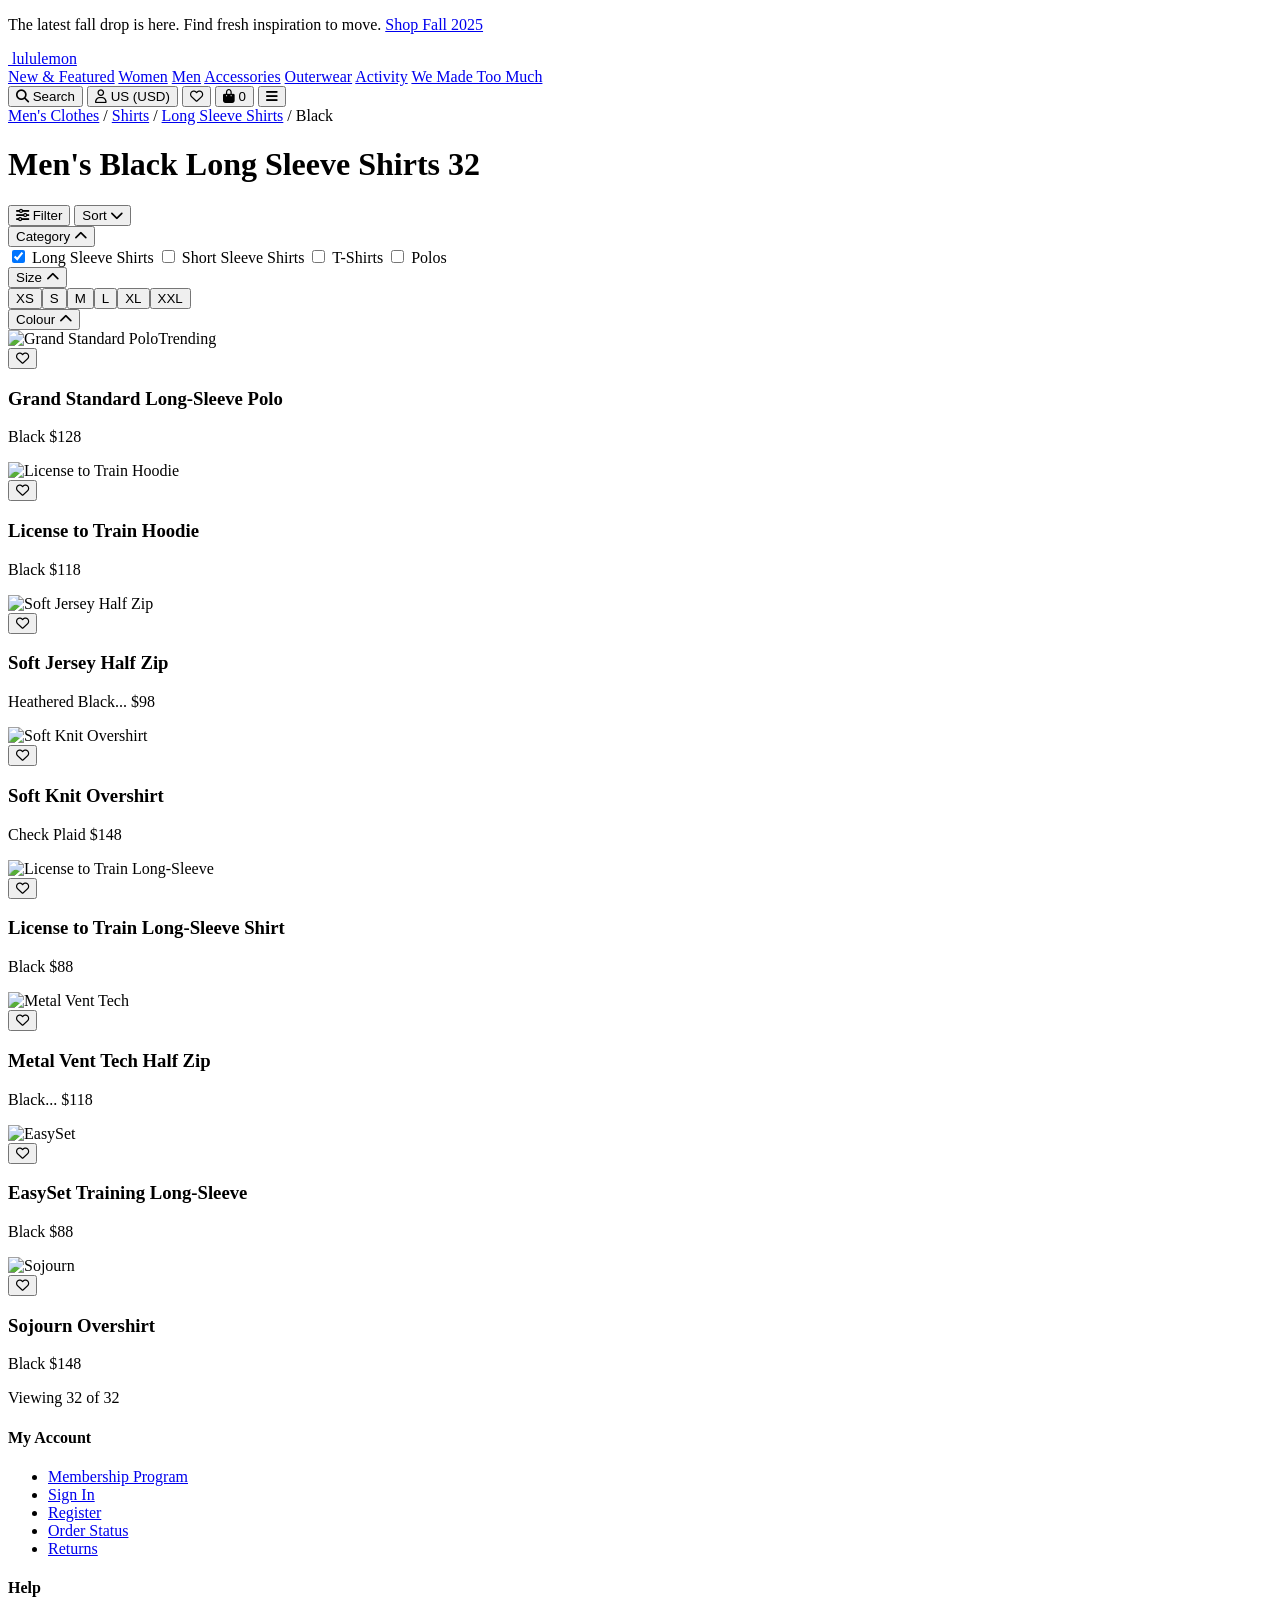
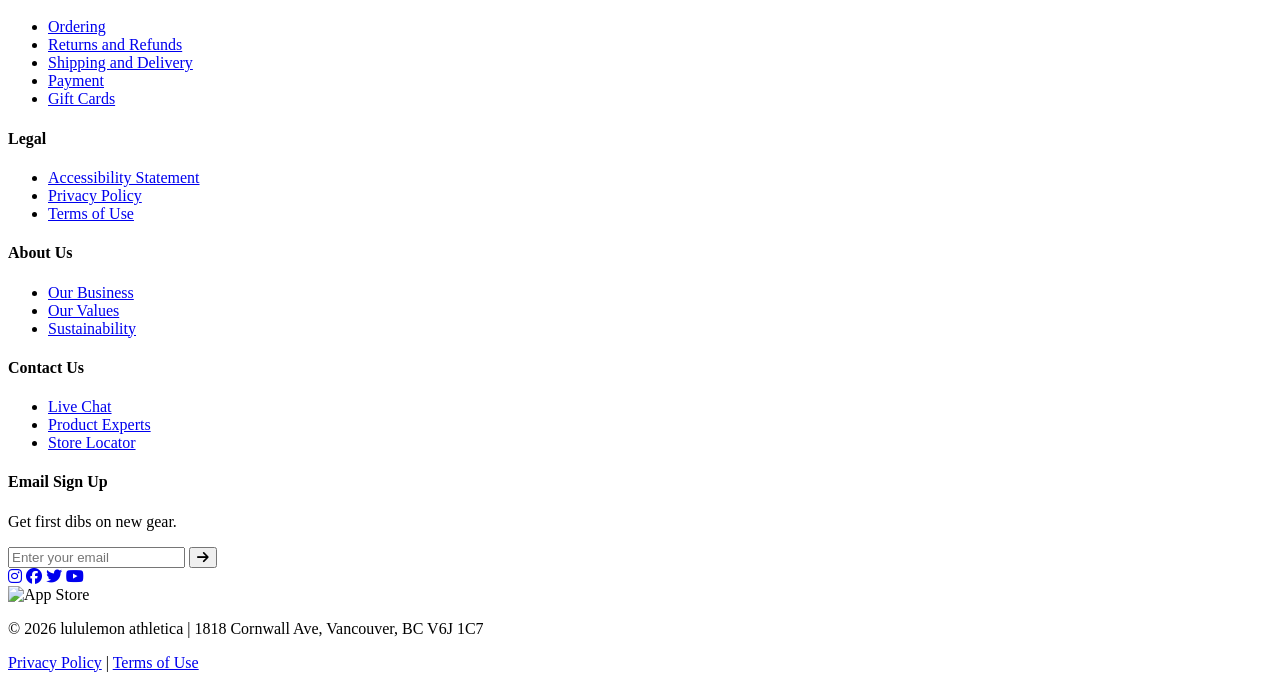
==== index.html @ 19c8096b "Rename index.html.html to index.html" ====
<!DOCTYPE html>
<html lang="en">
<head>
    <meta charset="UTF-8">
    <meta name="viewport" content="width=device-width, initial-scale=1.0">
    <title>Men's Black Long Sleeve Shirts | lululemon</title>
    <link rel="preconnect" href="https://fonts.googleapis.com">
    <link rel="preconnect" href="https://fonts.gstatic.com" crossorigin>
    <link href="https://fonts.googleapis.com/css2?family=Inter:wght@300;400;500;600&display=swap" rel="stylesheet">
    <link rel="stylesheet" href="https://cdnjs.cloudflare.com/ajax/libs/font-awesome/6.5.1/css/all.min.css">
    <link rel="stylesheet" href="styles.css">
</head>
<body>
    <!-- Top Banner -->
    <div class="top-banner">
        <p>The latest fall drop is here. Find fresh inspiration to move. <a href="#">Shop Fall 2025</a></p>
    </div>

    <!-- Header -->
    <header class="main-header">
        <div class="header-left">
            <a href="#" class="logo"><i class="fa-brands fa-lululemon"></i> lululemon</a>
            <nav class="main-nav">
                <a href="#">New & Featured</a>
                <a href="#">Women</a>
                <a href="#">Men</a>
                <a href="#">Accessories</a>
                <a href="#">Outerwear</a>
                <a href="#">Activity</a>
                <a href="#">We Made Too Much</a>
            </nav>
        </div>
        <div class="header-right">
            <button class="icon-btn"><i class="fa-solid fa-magnifying-glass"></i> Search</button>
            <button class="icon-btn"><i class="fa-regular fa-user"></i> US (USD)</button>
            <button class="icon-btn"><i class="fa-regular fa-heart"></i></button>
            <button class="icon-btn"><i class="fa-solid fa-bag-shopping"></i> 0</button>
            <button class="mobile-menu-btn"><i class="fa-solid fa-bars"></i></button>
        </div>
    </header>

    <!-- Breadcrumb -->
    <div class="breadcrumb">
        <a href="#">Men's Clothes</a> <span>/</span> <a href="#">Shirts</a> <span>/</span> <a href="#">Long Sleeve Shirts</a> <span>/</span> <span>Black</span>
    </div>

    <!-- Page Title -->
    <div class="page-header">
        <h1>Men's Black Long Sleeve Shirts <span>32</span></h1>
        <div class="filter-toolbar">
            <button class="btn-outline" id="filterBtn"><i class="fa-solid fa-sliders"></i> Filter</button>
            <button class="btn-outline">Sort <i class="fa-solid fa-chevron-down"></i></button>
        </div>
    </div>

    <main class="main-content">
        <!-- Sidebar Filters -->
        <aside class="sidebar" id="sidebar">
            <div class="filter-group">
                <button class="filter-toggle">Category <i class="fa-solid fa-chevron-up"></i></button>
                <div class="filter-options open">
                    <label><input type="checkbox" checked> Long Sleeve Shirts</label>
                    <label><input type="checkbox"> Short Sleeve Shirts</label>
                    <label><input type="checkbox"> T-Shirts</label>
                    <label><input type="checkbox"> Polos</label>
                </div>
            </div>
            <div class="filter-group">
                <button class="filter-toggle">Size <i class="fa-solid fa-chevron-up"></i></button>
                <div class="filter-options open size-grid">
                    <button>XS</button><button>S</button><button>M</button><button>L</button><button>XL</button><button>XXL</button>
                </div>
            </div>
            <div class="filter-group">
                <button class="filter-toggle">Colour <i class="fa-solid fa-chevron-up"></i></button>
                <div class="filter-options open color-dots">
                    <span class="dot black active"></span><span class="dot grey"></span><span class="dot white"></span><span class="dot blue"></span>
                </div>
            </div>
        </aside>
<!-- Product Grid -->
        <section class="product-grid">
            <!-- Product Card Template - 12 items -->
            <div class="product-card">
                <div class="product-image"><img src="https://images.lululemon.com/is/image/lululemon/LM3CZSS_0001_1?wid=750&op_usm=0.5,2,10,0&fmt=webp&qlt=80,1&fit=constrain,0&op_sharpen=0&resMode=bicub&op_usm=0.5,2,10,0&iccEmbed=0&printRes=72" alt="Grand Standard Polo"><span class="badge">Trending</span></div>
                <div class="product-meta"><div class="swatches"><span class="sw black"></span><span class="sw red"></span><span class="sw grey"></span></div><button class="wishlist"><i class="fa-regular fa-heart"></i></button></div>
                <h3>Grand Standard Long-Sleeve Polo</h3><p>Black <span>$128</span></p>
            </div>

            <div class="product-card">
                <div class="product-image"><img src="https://images.lululemon.com/is/image/lululemon/LM5AMTS_0001_1?wid=750&fmt=webp&qlt=80" alt="License to Train Hoodie"></div>
                <div class="product-meta"><div class="swatches"><span class="sw black"></span><span class="sw grey"></span><span class="sw blue"></span></div><button class="wishlist"><i class="fa-regular fa-heart"></i></button></div>
                <h3>License to Train Hoodie</h3><p>Black <span>$118</span></p>
            </div>

            <div class="product-card">
                <div class="product-image"><img src="https://images.lululemon.com/is/image/lululemon/LM5ALTS_0001_1?wid=750&fmt=webp&qlt=80" alt="Soft Jersey Half Zip"></div>
                <div class="product-meta"><div class="swatches"><span class="sw black"></span><span class="sw beige"></span></div><button class="wishlist"><i class="fa-regular fa-heart"></i></button></div>
                <h3>Soft Jersey Half Zip</h3><p>Heathered Black... <span>$98</span></p>
            </div>

            <div class="product-card">
                <div class="product-image"><img src="https://images.lululemon.com/is/image/lululemon/LM5AMBS_0427_1?wid=750&fmt=webp&qlt=80" alt="Soft Knit Overshirt"></div>
                <div class="product-meta"><div class="swatches"><span class="sw black"></span><span class="sw brown"></span></div><button class="wishlist"><i class="fa-regular fa-heart"></i></button></div>
                <h3>Soft Knit Overshirt</h3><p>Check Plaid <span>$148</span></p>
            </div>

            <div class="product-card">
                <div class="product-image"><img src="https://images.lululemon.com/is/image/lululemon/LM5AMTS_0001_2?wid=750&fmt=webp&qlt=80" alt="License to Train Long-Sleeve"></div>
                <div class="product-meta"><div class="swatches"><span class="sw black"></span></div><button class="wishlist"><i class="fa-regular fa-heart"></i></button></div>
                <h3>License to Train Long-Sleeve Shirt</h3><p>Black <span>$88</span></p>
            </div>

            <div class="product-card">
                <div class="product-image"><img src="https://images.lululemon.com/is/image/lululemon/LM3DSSS_0001_1?wid=750&fmt=webp&qlt=80" alt="Metal Vent Tech"></div>
                <div class="product-meta"><div class="swatches"><span class="sw black"></span></div><button class="wishlist"><i class="fa-regular fa-heart"></i></button></div>
                <h3>Metal Vent Tech Half Zip</h3><p>Black... <span>$118</span></p>
            </div>

            <div class="product-card">
                <div class="product-image"><img src="https://images.lululemon.com/is/image/lululemon/LM5AOTS_0001_1?wid=750&fmt=webp&qlt=80" alt="EasySet"></div>
                <div class="product-meta"><div class="swatches"><span class="sw black"></span><span class="sw grey"></span></div><button class="wishlist"><i class="fa-regular fa-heart"></i></button></div>
                <h3>EasySet Training Long-Sleeve</h3><p>Black <span>$88</span></p>
            </div>
<div class="product-card">
                <div class="product-image"><img src="https://images.lululemon.com/is/image/lululemon/LM5ANSS_0001_1?wid=750&fmt=webp&qlt=80" alt="Sojourn"></div>
                <div class="product-meta"><div class="swatches"><span class="sw black"></span></div><button class="wishlist"><i class="fa-regular fa-heart"></i></button></div>
                <h3>Sojourn Overshirt</h3><p>Black <span>$148</span></p>
            </div>
        </section>
    </main>

    <div class="view-count">Viewing 32 of 32</div>

    <!-- Footer -->
    <footer class="footer">
        <div class="container footer-grid">
            <div class="footer-col">
                <h4>My Account</h4>
                <ul><li><a href="#">Membership Program</a></li><li><a href="#">Sign In</a></li><li><a href="#">Register</a></li><li><a href="#">Order Status</a></li><li><a href="#">Returns</a></li></ul>
            </div>
            <div class="footer-col">
                <h4>Help</h4>
                <ul><li><a href="#">Ordering</a></li><li><a href="#">Returns and Refunds</a></li><li><a href="#">Shipping and Delivery</a></li><li><a href="#">Payment</a></li><li><a href="#">Gift Cards</a></li></ul>
            </div>
            <div class="footer-col">
                <h4>Legal</h4>
                <ul><li><a href="#">Accessibility Statement</a></li><li><a href="#">Privacy Policy</a></li><li><a href="#">Terms of Use</a></li></ul>
            </div>
            <div class="footer-col">
                <h4>About Us</h4>
                <ul><li><a href="#">Our Business</a></li><li><a href="#">Our Values</a></li><li><a href="#">Sustainability</a></li></ul>
            </div>
            <div class="footer-col">
                <h4>Contact Us</h4>
                <ul><li><a href="#">Live Chat</a></li><li><a href="#">Product Experts</a></li><li><a href="#">Store Locator</a></li></ul>
            </div>
            <div class="footer-col newsletter-col">
                <h4>Email Sign Up</h4>
                <p>Get first dibs on new gear.</p>
                <form name="contact" method="POST" data-netlify="true" class="newsletter-form">
                    <input type="hidden" name="form-name" value="contact" />
                    <input type="email" name="email" placeholder="Enter your email" required>
                    <button type="submit"><i class="fa-solid fa-arrow-right"></i></button>
                </form>
                <div class="social-icons">
                    <a href="#"><i class="fab fa-instagram"></i></a>
                    <a href="#"><i class="fab fa-facebook"></i></a>
                    <a href="#"><i class="fab fa-twitter"></i></a>
                    <a href="#"><i class="fab fa-youtube"></i></a>
                </div>
                <div class="app-badges">
                    <img src="https://developer.apple.com/assets/elements/badges/download-on-the-app-store.svg" alt="App Store">
                </div>
            </div>
        </div>
        <div class="footer-bottom container">
            <p>&copy; 2026 lululemon athletica | 1818 Cornwall Ave, Vancouver, BC V6J 1C7</p>
            <div class="footer-bottom-links">
                <a href="#">Privacy Policy</a> | <a href="#">Terms of Use</a>
            </div>
        </div>
    </footer>

    <script src="script.js"></script>
</body>
</html>
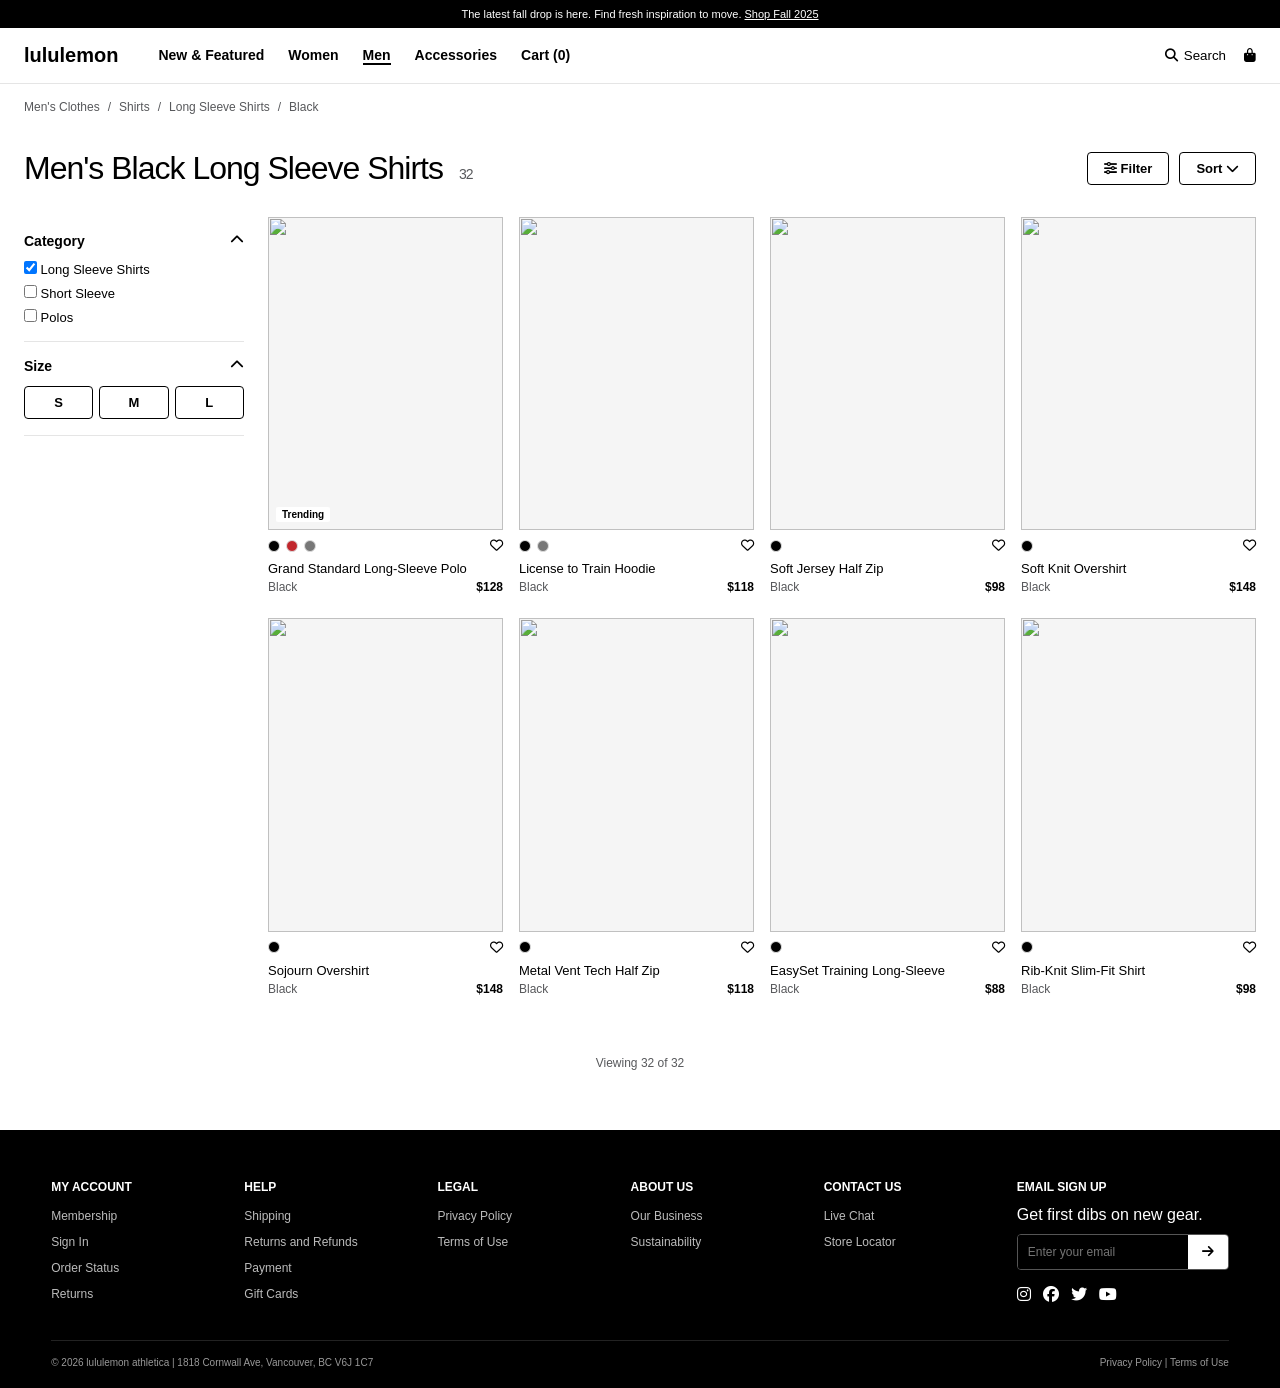
==== commit 9f260e4d: "Update index.html" ====
--- a/index.html
+++ b/index.html
@@ -4,184 +4,198 @@
     <meta charset="UTF-8">
     <meta name="viewport" content="width=device-width, initial-scale=1.0">
     <title>Men's Black Long Sleeve Shirts | lululemon</title>
-    <link rel="preconnect" href="https://fonts.googleapis.com">
-    <link rel="preconnect" href="https://fonts.gstatic.com" crossorigin>
     <link href="https://fonts.googleapis.com/css2?family=Inter:wght@300;400;500;600&display=swap" rel="stylesheet">
     <link rel="stylesheet" href="https://cdnjs.cloudflare.com/ajax/libs/font-awesome/6.5.1/css/all.min.css">
-    <link rel="stylesheet" href="styles.css">
+    <style>
+*{margin:0;padding:0;box-sizing:border-box}
+body{font-family:'Inter',Helvetica,Arial,sans-serif;background:#fff;color:#000}
+a{color:inherit;text-decoration:none}
+.top-banner{background:#000;color:#fff;text-align:center;padding:8px;font-size:11px}
+.top-banner a{text-decoration:underline}
+.main-header{display:flex;justify-content:space-between;align-items:center;padding:16px 24px;border-bottom:1px solid #e5e5e5;position:sticky;top:0;background:#fff;z-index:100}
+.header-left{display:flex;align-items:center;gap:40px}
+.logo{font-weight:700;font-size:20px}
+.main-nav{display:flex;gap:24px;font-size:14px;font-weight:600}
+.main-nav a.active{border-bottom:2px solid #000}
+.header-right{display:flex;align-items:center;gap:18px;font-size:14px}
+.icon-btn{background:none;border:none;cursor:pointer;display:flex;align-items:center;gap:6px}
+.breadcrumb{padding:16px 24px;font-size:12px;color:#57585b;display:flex;gap:8px}
+.page-header{display:flex;justify-content:space-between;align-items:center;padding:20px 24px 10px;flex-wrap:wrap;gap:12px}
+.page-header h1{font-size:32px;font-weight:500;letter-spacing:-1px}
+.page-header h1 span{font-size:14px;font-weight:400;color:#57585b;margin-left:8px}
+.filter-toolbar{display:flex;gap:10px}
+.btn-outline{border:1px solid #000;border-radius:4px;padding:8px 16px;background:#fff;cursor:pointer;font-size:13px;font-weight:600}
+.main-content{display:grid;grid-template-columns:220px 1fr;gap:24px;padding:20px 24px}
+.sidebar{position:sticky;top:80px;height:fit-content}
+.filter-group{border-bottom:1px solid #e5e5e5;padding:16px 0}
+.filter-toggle{width:100%;display:flex;justify-content:space-between;background:none;border:none;font-weight:600;font-size:14px;cursor:pointer}
+.filter-options{margin-top:12px;display:none;flex-direction:column;gap:8px;font-size:13px}
+.filter-options.open{display:flex}
+.product-grid{display:grid;grid-template-columns:repeat(4,1fr);gap:24px 16px}
+.product-card{cursor:pointer;transition:.2s}
+.product-card:hover{opacity:.9}
+.product-image{position:relative;background:#f5f5f5;aspect-ratio:3/4;overflow:hidden}
+.product-image img{width:100%;height:100%;object-fit:cover;transition:transform .4s}
+.product-card:hover .product-image img{transform:scale(1.03)}
+.badge{position:absolute;bottom:8px;left:8px;background:#fff;font-size:10px;padding:2px 6px;border-radius:2px;font-weight:600}
+.product-meta{display:flex;justify-content:space-between;align-items:center;margin-top:8px}
+.swatches{display:flex;gap:6px}
+.sw{width:12px;height:12px;border-radius:50%;border:1px solid #ddd;display:inline-block}
+.sw.black{background:#000}.sw.red{background:#c1272d}.sw.grey{background:#777}.sw.blue{background:#1e3a8a}
+.wishlist{background:none;border:none;cursor:pointer}
+.product-card h3{font-size:13px;font-weight:500;margin:8px 0 4px;white-space:nowrap;overflow:hidden;text-overflow:ellipsis}
+.product-card p{font-size:12px;display:flex;justify-content:space-between;color:#57585b}
+.product-card p span{color:#000;font-weight:600}
+.view-count{text-align:center;padding:40px 0;font-size:12px;color:#57585b}
+.page{display:none}.page.active{display:block}
+.product-detail{padding:30px 24px;display:grid;grid-template-columns:1fr 1fr;gap:40px}
+.product-detail img{width:100%;background:#f5f5f5}
+.footer{background:#000;color:#fff;padding:50px 0 20px;margin-top:20px}
+.footer-grid{display:grid;grid-template-columns:repeat(6,1fr);gap:30px;width:92%;max-width:1400px;margin:0 auto}
+.footer-col h4{font-size:12px;margin-bottom:12px;text-transform:uppercase}
+.footer-col ul{list-style:none}
+.footer-col ul li{margin-bottom:8px}
+.footer-col ul li a{font-size:12px;color:#bbb}
+.footer-col ul li a:hover{color:#fff}
+.newsletter-form{display:flex;margin-top:10px;border:1px solid #555;border-radius:4px;overflow:hidden}
+.newsletter-form input{flex:1;padding:10px;background:#000;border:none;color:#fff;font-size:12px}
+.newsletter-form button{background:#fff;color:#000;border:none;padding:0 14px;cursor:pointer}
+.social-icons{margin-top:16px;display:flex;gap:12px}
+.social-icons a{font-size:16px}
+.footer-bottom{border-top:1px solid #222;margin-top:30px;padding-top:16px;display:flex;justify-content:space-between;font-size:10px;color:#999;width:92%;max-width:1400px;margin:30px auto 0}
+@media(max-width:1100px){.product-grid{grid-template-columns:repeat(3,1fr)}.footer-grid{grid-template-columns:repeat(3,1fr)}}
+@media(max-width:768px){.main-nav{display:none}.main-content{grid-template-columns:1fr}.product-grid{grid-template-columns:repeat(2,1fr)}.footer-grid{grid-template-columns:repeat(2,1fr)}.product-detail{grid-template-columns:1fr}.page-header h1{font-size:24px}}
+    </style>
 </head>
 <body>
-    <!-- Top Banner -->
-    <div class="top-banner">
-        <p>The latest fall drop is here. Find fresh inspiration to move. <a href="#">Shop Fall 2025</a></p>
-    </div>
-
-    <!-- Header -->
+    <div class="top-banner">The latest fall drop is here. Find fresh inspiration to move. <a href="#">Shop Fall 2025</a></div>
+
     <header class="main-header">
         <div class="header-left">
-            <a href="#" class="logo"><i class="fa-brands fa-lululemon"></i> lululemon</a>
+            <a href="#" onclick="showPage('men')" class="logo">lululemon</a>
             <nav class="main-nav">
-                <a href="#">New & Featured</a>
-                <a href="#">Women</a>
-                <a href="#">Men</a>
-                <a href="#">Accessories</a>
-                <a href="#">Outerwear</a>
-                <a href="#">Activity</a>
-                <a href="#">We Made Too Much</a>
+                <a href="#" onclick="showPage('home')" id="nav-home">New & Featured</a>
+                <a href="#" onclick="showPage('women')" id="nav-women">Women</a>
+                <a href="#" onclick="showPage('men')" id="nav-men" class="active">Men</a>
+                <a href="#" onclick="showPage('accessories')" id="nav-acc">Accessories</a>
+                <a href="#" onclick="showPage('cart')">Cart (0)</a>
             </nav>
         </div>
         <div class="header-right">
             <button class="icon-btn"><i class="fa-solid fa-magnifying-glass"></i> Search</button>
-            <button class="icon-btn"><i class="fa-regular fa-user"></i> US (USD)</button>
-            <button class="icon-btn"><i class="fa-regular fa-heart"></i></button>
-            <button class="icon-btn"><i class="fa-solid fa-bag-shopping"></i> 0</button>
-            <button class="mobile-menu-btn"><i class="fa-solid fa-bars"></i></button>
+            <button class="icon-btn"><i class="fa-solid fa-bag-shopping"></i></button>
         </div>
     </header>
 
-    <!-- Breadcrumb -->
-    <div class="breadcrumb">
-        <a href="#">Men's Clothes</a> <span>/</span> <a href="#">Shirts</a> <span>/</span> <a href="#">Long Sleeve Shirts</a> <span>/</span> <span>Black</span>
-    </div>
-
-    <!-- Page Title -->
-    <div class="page-header">
-        <h1>Men's Black Long Sleeve Shirts <span>32</span></h1>
-        <div class="filter-toolbar">
-            <button class="btn-outline" id="filterBtn"><i class="fa-solid fa-sliders"></i> Filter</button>
-            <button class="btn-outline">Sort <i class="fa-solid fa-chevron-down"></i></button>
-        </div>
-    </div>
-
-    <main class="main-content">
-        <!-- Sidebar Filters -->
-        <aside class="sidebar" id="sidebar">
-            <div class="filter-group">
-                <button class="filter-toggle">Category <i class="fa-solid fa-chevron-up"></i></button>
-                <div class="filter-options open">
-                    <label><input type="checkbox" checked> Long Sleeve Shirts</label>
-                    <label><input type="checkbox"> Short Sleeve Shirts</label>
-                    <label><input type="checkbox"> T-Shirts</label>
-                    <label><input type="checkbox"> Polos</label>
-                </div>
+    <!-- HOME PAGE -->
+    <div id="page-home" class="page">
+        <div class="breadcrumb">Home / New & Featured</div>
+        <div class="page-header"><h1>New & Featured</h1></div>
+        <div style="padding:60px 24px;text-align:center"><h2>Welcome to lululemon</h2><p style="margin-top:12px">Click on Men to see the black long sleeve shirts collection.</p><button class="btn-outline" onclick="showPage('men')" style="margin-top:20px">Shop Men</button></div>
+    </div>
+
+    <!-- MEN PAGE - YOUR SCREENSHOT -->
+    <div id="page-men" class="page active">
+        <div class="breadcrumb"><a href="#" onclick="showPage('home')">Men's Clothes</a> <span>/</span> <a href="#">Shirts</a> <span>/</span> <a href="#">Long Sleeve Shirts</a> <span>/</span> <span>Black</span></div>
+        <div class="page-header">
+            <h1>Men's Black Long Sleeve Shirts <span>32</span></h1>
+            <div class="filter-toolbar"><button class="btn-outline"><i class="fa-solid fa-sliders"></i> Filter</button><button class="btn-outline">Sort <i class="fa-solid fa-chevron-down"></i></button></div>
+        </div>
+        <main class="main-content">
+            <aside class="sidebar">
+                <div class="filter-group"><button class="filter-toggle">Category <i class="fa-solid fa-chevron-up"></i></button><div class="filter-options open"><label><input type="checkbox" checked> Long Sleeve Shirts</label><label><input type="checkbox"> Short Sleeve</label><label><input type="checkbox"> Polos</label></div></div>
+                <div class="filter-group"><button class="filter-toggle">Size <i class="fa-solid fa-chevron-up"></i></button><div class="filter-options open" style="display:grid;grid-template-columns:repeat(3,1fr);gap:6px"><button class="btn-outline">S</button><button class="btn-outline">M</button><button class="btn-outline">L</button></div></div>
+</aside>
+            <section class="product-grid">
+                <div class="product-card" onclick="showPage('product')"><div class="product-image"><img src="https://images.lululemon.com/is/image/lululemon/LM3CZSS_0001_1?wid=600&fmt=webp&qlt=80" alt=""><span class="badge">Trending</span></div><div class="product-meta"><div class="swatches"><span class="sw black"></span><span class="sw red"></span><span class="sw grey"></span></div><button class="wishlist"><i class="fa-regular fa-heart"></i></button></div><h3>Grand Standard Long-Sleeve Polo</h3><p>Black <span>$128</span></p></div>
+                <div class="product-card" onclick="showPage('product')"><div class="product-image"><img src="https://images.lululemon.com/is/image/lululemon/LM5AMTS_0001_1?wid=600&fmt=webp&qlt=80" alt=""></div><div class="product-meta"><div class="swatches"><span class="sw black"></span><span class="sw grey"></span></div><button class="wishlist"><i class="fa-regular fa-heart"></i></button></div><h3>License to Train Hoodie</h3><p>Black <span>$118</span></p></div>
+                <div class="product-card" onclick="showPage('product')"><div class="product-image"><img src="https://images.lululemon.com/is/image/lululemon/LM5ALTS_0001_1?wid=600&fmt=webp&qlt=80" alt=""></div><div class="product-meta"><div class="swatches"><span class="sw black"></span></div><button class="wishlist"><i class="fa-regular fa-heart"></i></button></div><h3>Soft Jersey Half Zip</h3><p>Black <span>$98</span></p></div>
+                <div class="product-card" onclick="showPage('product')"><div class="product-image"><img src="https://images.lululemon.com/is/image/lululemon/LM5AMBS_0427_1?wid=600&fmt=webp&qlt=80" alt=""></div><div class="product-meta"><div class="swatches"><span class="sw black"></span></div><button class="wishlist"><i class="fa-regular fa-heart"></i></button></div><h3>Soft Knit Overshirt</h3><p>Black <span>$148</span></p></div>
+                <div class="product-card" onclick="showPage('product')"><div class="product-image"><img src="https://images.lululemon.com/is/image/lululemon/LM5ANSS_0001_1?wid=600&fmt=webp&qlt=80" alt=""></div><div class="product-meta"><div class="swatches"><span class="sw black"></span></div><button class="wishlist"><i class="fa-regular fa-heart"></i></button></div><h3>Sojourn Overshirt</h3><p>Black <span>$148</span></p></div>
+                <div class="product-card" onclick="showPage('product')"><div class="product-image"><img src="https://images.lululemon.com/is/image/lululemon/LM3DSSS_0001_1?wid=600&fmt=webp&qlt=80" alt=""></div><div class="product-meta"><div class="swatches"><span class="sw black"></span></div><button class="wishlist"><i class="fa-regular fa-heart"></i></button></div><h3>Metal Vent Tech Half Zip</h3><p>Black <span>$118</span></p></div>
+                <div class="product-card" onclick="showPage('product')"><div class="product-image"><img src="https://images.lululemon.com/is/image/lululemon/LM5AOTS_0001_1?wid=600&fmt=webp&qlt=80" alt=""></div><div class="product-meta"><div class="swatches"><span class="sw black"></span></div><button class="wishlist"><i class="fa-regular fa-heart"></i></button></div><h3>EasySet Training Long-Sleeve</h3><p>Black <span>$88</span></p></div>
+                <div class="product-card" onclick="showPage('product')"><div class="product-image"><img src="https://images.lululemon.com/is/image/lululemon/LM5AMBS_0001_1?wid=600&fmt=webp&qlt=80" alt=""></div><div class="product-meta"><div class="swatches"><span class="sw black"></span></div><button class="wishlist"><i class="fa-regular fa-heart"></i></button></div><h3>Rib-Knit Slim-Fit Shirt</h3><p>Black <span>$98</span></p></div>
+            </section>
+        </main>
+        <div class="view-count">Viewing 32 of 32</div>
+    </div>
+
+    <!-- WOMEN PAGE -->
+<div id="page-women" class="page">
+        <div class="breadcrumb">Women's Clothes / Shirts</div>
+        <div class="page-header"><h1>Women's Black Long Sleeve Shirts <span>28</span></h1></div>
+        <div style="padding:20px 24px"><div class="product-grid">
+            <div class="product-card" onclick="showPage('product')"><div class="product-image"><img src="https://images.lululemon.com/is/image/lululemon/LW5DVDS_0001_1?wid=600&fmt=webp&qlt=80" alt=""></div><h3>Define Jacket</h3><p>Black <span>$128</span></p></div>
+            <div class="product-card" onclick="showPage('product')"><div class="product-image"><img src="https://images.lululemon.com/is/image/lululemon/LW5ETLS_0001_1?wid=600&fmt=webp&qlt=80" alt=""></div><h3>Swiftly Tech Long Sleeve</h3><p>Black <span>$78</span></p></div>
+        </div></div>
+    </div>
+
+    <!-- ACCESSORIES PAGE -->
+    <div id="page-accessories" class="page">
+        <div class="breadcrumb">Accessories</div>
+        <div class="page-header"><h1>Accessories</h1></div>
+        <div style="padding:60px 24px;text-align:center"><h2>Bags, Hats & More</h2><p style="margin-top:10px">Accessories collection coming soon.</p></div>
+    </div>
+
+    <!-- SINGLE PRODUCT PAGE -->
+    <div id="page-product" class="page">
+        <div class="breadcrumb"><a href="#" onclick="showPage('men')">Men</a> / Product</div>
+        <div class="product-detail">
+            <img src="https://images.lululemon.com/is/image/lululemon/LM3CZSS_0001_1?wid=800&fmt=webp&qlt=80" alt="">
+            <div>
+                <h1>Grand Standard Long-Sleeve Polo</h1>
+                <p style="margin:12px 0;color:#57585b">$128 - Black - Size M</p>
+                <p style="font-size:14px;line-height:1.6">A soft, classic polo with a relaxed fit. Made with our signature fabric for all-day comfort. This is a full product page with working link from the main grid.</p>
+                <button class="btn-outline" style="background:#000;color:#fff;margin-top:20px;padding:14px 30px" onclick="showPage('cart')">Add To Bag - $128</button>
+                <button class="btn-outline" style="margin-top:10px;display:block" onclick="showPage('men')">← Back to Shirts</button>
             </div>
-            <div class="filter-group">
-                <button class="filter-toggle">Size <i class="fa-solid fa-chevron-up"></i></button>
-                <div class="filter-options open size-grid">
-                    <button>XS</button><button>S</button><button>M</button><button>L</button><button>XL</button><button>XXL</button>
-                </div>
-            </div>
-            <div class="filter-group">
-                <button class="filter-toggle">Colour <i class="fa-solid fa-chevron-up"></i></button>
-                <div class="filter-options open color-dots">
-                    <span class="dot black active"></span><span class="dot grey"></span><span class="dot white"></span><span class="dot blue"></span>
-                </div>
-            </div>
-        </aside>
-<!-- Product Grid -->
-        <section class="product-grid">
-            <!-- Product Card Template - 12 items -->
-            <div class="product-card">
-                <div class="product-image"><img src="https://images.lululemon.com/is/image/lululemon/LM3CZSS_0001_1?wid=750&op_usm=0.5,2,10,0&fmt=webp&qlt=80,1&fit=constrain,0&op_sharpen=0&resMode=bicub&op_usm=0.5,2,10,0&iccEmbed=0&printRes=72" alt="Grand Standard Polo"><span class="badge">Trending</span></div>
-                <div class="product-meta"><div class="swatches"><span class="sw black"></span><span class="sw red"></span><span class="sw grey"></span></div><button class="wishlist"><i class="fa-regular fa-heart"></i></button></div>
-                <h3>Grand Standard Long-Sleeve Polo</h3><p>Black <span>$128</span></p>
-            </div>
-
-            <div class="product-card">
-                <div class="product-image"><img src="https://images.lululemon.com/is/image/lululemon/LM5AMTS_0001_1?wid=750&fmt=webp&qlt=80" alt="License to Train Hoodie"></div>
-                <div class="product-meta"><div class="swatches"><span class="sw black"></span><span class="sw grey"></span><span class="sw blue"></span></div><button class="wishlist"><i class="fa-regular fa-heart"></i></button></div>
-                <h3>License to Train Hoodie</h3><p>Black <span>$118</span></p>
-            </div>
-
-            <div class="product-card">
-                <div class="product-image"><img src="https://images.lululemon.com/is/image/lululemon/LM5ALTS_0001_1?wid=750&fmt=webp&qlt=80" alt="Soft Jersey Half Zip"></div>
-                <div class="product-meta"><div class="swatches"><span class="sw black"></span><span class="sw beige"></span></div><button class="wishlist"><i class="fa-regular fa-heart"></i></button></div>
-                <h3>Soft Jersey Half Zip</h3><p>Heathered Black... <span>$98</span></p>
-            </div>
-
-            <div class="product-card">
-                <div class="product-image"><img src="https://images.lululemon.com/is/image/lululemon/LM5AMBS_0427_1?wid=750&fmt=webp&qlt=80" alt="Soft Knit Overshirt"></div>
-                <div class="product-meta"><div class="swatches"><span class="sw black"></span><span class="sw brown"></span></div><button class="wishlist"><i class="fa-regular fa-heart"></i></button></div>
-                <h3>Soft Knit Overshirt</h3><p>Check Plaid <span>$148</span></p>
-            </div>
-
-            <div class="product-card">
-                <div class="product-image"><img src="https://images.lululemon.com/is/image/lululemon/LM5AMTS_0001_2?wid=750&fmt=webp&qlt=80" alt="License to Train Long-Sleeve"></div>
-                <div class="product-meta"><div class="swatches"><span class="sw black"></span></div><button class="wishlist"><i class="fa-regular fa-heart"></i></button></div>
-                <h3>License to Train Long-Sleeve Shirt</h3><p>Black <span>$88</span></p>
-            </div>
-
-            <div class="product-card">
-                <div class="product-image"><img src="https://images.lululemon.com/is/image/lululemon/LM3DSSS_0001_1?wid=750&fmt=webp&qlt=80" alt="Metal Vent Tech"></div>
-                <div class="product-meta"><div class="swatches"><span class="sw black"></span></div><button class="wishlist"><i class="fa-regular fa-heart"></i></button></div>
-                <h3>Metal Vent Tech Half Zip</h3><p>Black... <span>$118</span></p>
-            </div>
-
-            <div class="product-card">
-                <div class="product-image"><img src="https://images.lululemon.com/is/image/lululemon/LM5AOTS_0001_1?wid=750&fmt=webp&qlt=80" alt="EasySet"></div>
-                <div class="product-meta"><div class="swatches"><span class="sw black"></span><span class="sw grey"></span></div><button class="wishlist"><i class="fa-regular fa-heart"></i></button></div>
-                <h3>EasySet Training Long-Sleeve</h3><p>Black <span>$88</span></p>
-            </div>
-<div class="product-card">
-                <div class="product-image"><img src="https://images.lululemon.com/is/image/lululemon/LM5ANSS_0001_1?wid=750&fmt=webp&qlt=80" alt="Sojourn"></div>
-                <div class="product-meta"><div class="swatches"><span class="sw black"></span></div><button class="wishlist"><i class="fa-regular fa-heart"></i></button></div>
-                <h3>Sojourn Overshirt</h3><p>Black <span>$148</span></p>
-            </div>
-        </section>
-    </main>
-
-    <div class="view-count">Viewing 32 of 32</div>
-
-    <!-- Footer -->
+        </div>
+    </div>
+
+    <!-- CART PAGE -->
+    <div id="page-cart" class="page">
+        <div class="page-header"><h1>Your Bag (1)</h1></div>
+        <div style="padding:20px 24px"><p>Grand Standard Polo - $128</p><button class="btn-outline" style="background:#000;color:#fff;margin-top:20px;padding:12px 24px">Checkout</button></div>
+    </div>
+
     <footer class="footer">
-        <div class="container footer-grid">
-            <div class="footer-col">
-                <h4>My Account</h4>
-                <ul><li><a href="#">Membership Program</a></li><li><a href="#">Sign In</a></li><li><a href="#">Register</a></li><li><a href="#">Order Status</a></li><li><a href="#">Returns</a></li></ul>
-            </div>
-            <div class="footer-col">
-                <h4>Help</h4>
-                <ul><li><a href="#">Ordering</a></li><li><a href="#">Returns and Refunds</a></li><li><a href="#">Shipping and Delivery</a></li><li><a href="#">Payment</a></li><li><a href="#">Gift Cards</a></li></ul>
-            </div>
-            <div class="footer-col">
-                <h4>Legal</h4>
-                <ul><li><a href="#">Accessibility Statement</a></li><li><a href="#">Privacy Policy</a></li><li><a href="#">Terms of Use</a></li></ul>
-            </div>
-            <div class="footer-col">
-                <h4>About Us</h4>
-                <ul><li><a href="#">Our Business</a></li><li><a href="#">Our Values</a></li><li><a href="#">Sustainability</a></li></ul>
-            </div>
-            <div class="footer-col">
-                <h4>Contact Us</h4>
-                <ul><li><a href="#">Live Chat</a></li><li><a href="#">Product Experts</a></li><li><a href="#">Store Locator</a></li></ul>
-            </div>
+        <div class="footer-grid">
+            <div class="footer-col"><h4>My Account</h4><ul><li><a href="#" onclick="showPage('home')">Membership</a></li><li><a href="#">Sign In</a></li><li><a href="#">Order Status</a></li><li><a href="#">Returns</a></li></ul></div>
+            <div class="footer-col"><h4>Help</h4><ul><li><a href="#">Shipping</a></li><li><a href="#">Returns and Refunds</a></li><li><a href="#">Payment</a></li><li><a href="#">Gift Cards</a></li></ul></div>
+            <div class="footer-col"><h4>Legal</h4><ul><li><a href="#">Privacy Policy</a></li><li><a href="#">Terms of Use</a></li></ul></div>
+            <div class="footer-col"><h4>About Us</h4><ul><li><a href="#">Our Business</a></li><li><a href="#">Sustainability</a></li></ul></div>
+            <div class="footer-col"><h4>Contact Us</h4><ul><li><a href="#">Live Chat</a></li><li><a href="#">Store Locator</a></li></ul></div>
             <div class="footer-col newsletter-col">
-                <h4>Email Sign Up</h4>
-                <p>Get first dibs on new gear.</p>
+                <h4>Email Sign Up</h4><p>Get first dibs on new gear.</p>
                 <form name="contact" method="POST" data-netlify="true" class="newsletter-form">
                     <input type="hidden" name="form-name" value="contact" />
-                    <input type="email" name="email" placeholder="Enter your email" required>
+<input type="email" name="email" placeholder="Enter your email" required>
                     <button type="submit"><i class="fa-solid fa-arrow-right"></i></button>
                 </form>
-                <div class="social-icons">
-                    <a href="#"><i class="fab fa-instagram"></i></a>
-                    <a href="#"><i class="fab fa-facebook"></i></a>
-                    <a href="#"><i class="fab fa-twitter"></i></a>
-                    <a href="#"><i class="fab fa-youtube"></i></a>
-                </div>
-                <div class="app-badges">
-                    <img src="https://developer.apple.com/assets/elements/badges/download-on-the-app-store.svg" alt="App Store">
-                </div>
+                <div class="social-icons"><a href="#"><i class="fab fa-instagram"></i></a><a href="#"><i class="fab fa-facebook"></i></a><a href="#"><i class="fab fa-twitter"></i></a><a href="#"><i class="fab fa-youtube"></i></a></div>
             </div>
         </div>
-        <div class="footer-bottom container">
-            <p>&copy; 2026 lululemon athletica | 1818 Cornwall Ave, Vancouver, BC V6J 1C7</p>
-            <div class="footer-bottom-links">
-                <a href="#">Privacy Policy</a> | <a href="#">Terms of Use</a>
-            </div>
-        </div>
+        <div class="footer-bottom"><p>&copy; 2026 lululemon athletica | 1818 Cornwall Ave, Vancouver, BC V6J 1C7</p><div><a href="#">Privacy Policy</a> | <a href="#">Terms of Use</a></div></div>
     </footer>
 
-    <script src="script.js"></script>
+    <script>
+function showPage(pageName){
+    document.querySelectorAll('.page').forEach(p=>p.classList.remove('active'));
+    document.querySelectorAll('.main-nav a').forEach(a=>a.classList.remove('active'));
+    const target = document.getElementById('page-'+pageName);
+    if(target) target.classList.add('active');
+    const nav = document.getElementById('nav-'+pageName);
+    if(nav) nav.classList.add('active');
+    window.scrollTo(0,0);
+}
+document.addEventListener('DOMContentLoaded', ()=>{
+    document.querySelectorAll('.filter-toggle').forEach(btn=>{
+        btn.addEventListener('click',()=>{
+            const opt = btn.nextElementSibling;
+            opt.classList.toggle('open');
+        });
+    });
+});
+    </script>
 </body>
 </html>
